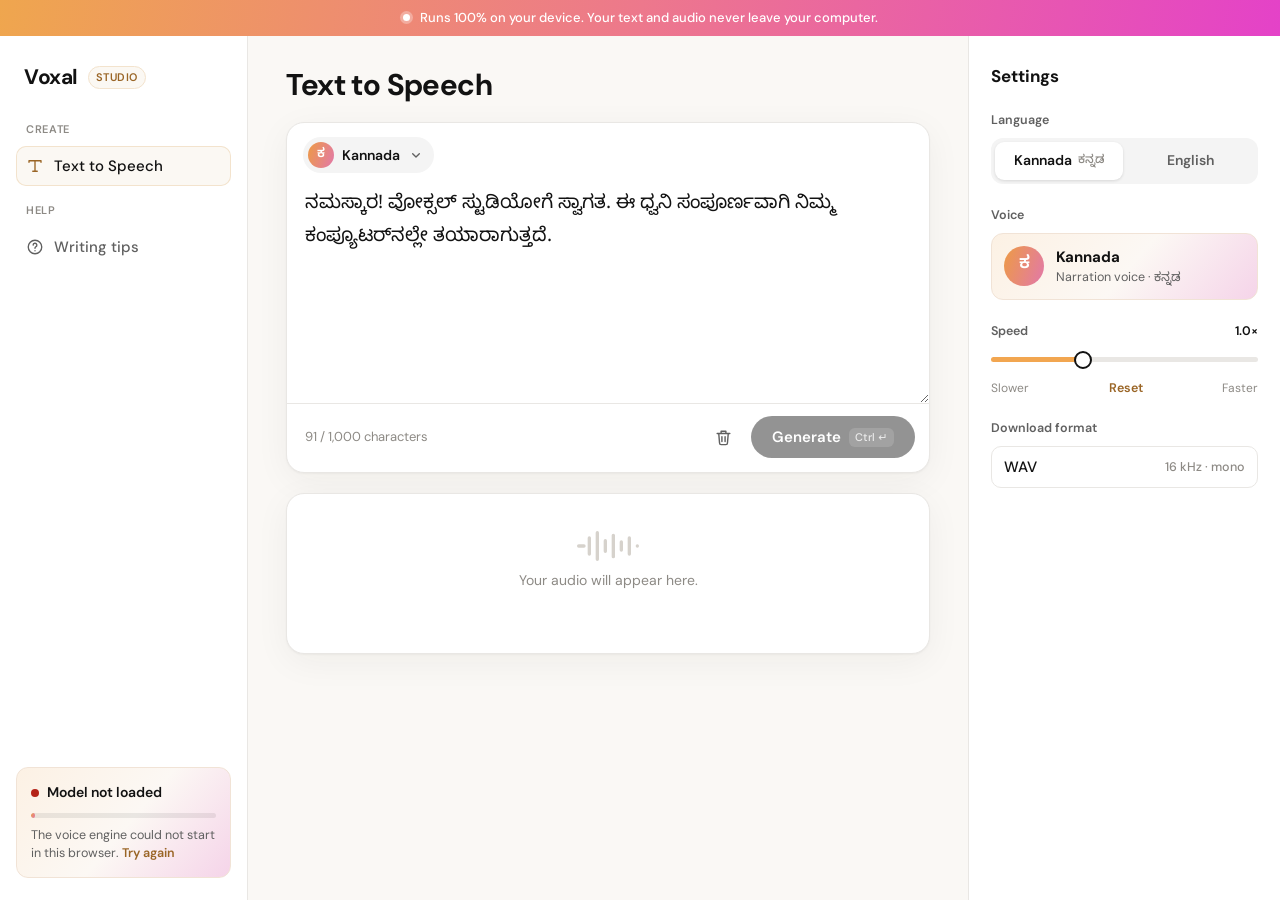
==== web/app/index.html @ fbf7e2ff "PiVo-KN: latest state before multilingual fork" ====
<!doctype html>
<html lang="en">
<head>
  <meta charset="utf-8">
  <meta name="viewport" content="width=device-width, initial-scale=1">
  <title>Voxal Studio · Kannada and English Text to Speech</title>
  <meta name="description" content="Type Kannada or English and hear it spoken. Voxal's voices run entirely on your own computer, in the browser.">
  <meta name="theme-color" content="#ffffff">
  <link rel="icon" href="favicon.svg?v=__VERSION__" type="image/svg+xml">
  <link rel="preconnect" href="https://fonts.googleapis.com">
  <link rel="preconnect" href="https://fonts.gstatic.com" crossorigin>
  <link rel="stylesheet" href="https://fonts.googleapis.com/css2?family=DM+Sans:opsz,wght@9..40,400;9..40,500;9..40,600;9..40,700&family=Noto+Sans+Kannada:wght@400;500;600&display=swap">
  <link rel="stylesheet" href="styles.css?v=__VERSION__">
  <link rel="modulepreload" href="main.js?v=__VERSION__">
  <script type="module" src="main.js?v=__VERSION__"></script>
</head>
<body>
  <div class="banner" role="note">
    <span class="banner-dot" aria-hidden="true"></span>
    Runs 100% on your device. Your text and audio never leave your computer.
  </div>

  <div class="app">
    <!-- ============================== sidebar -->
    <aside class="sidebar" aria-label="Main">
      <a class="brand" href="./" aria-label="Voxal Studio home">
        <span class="brand-name">Voxal</span>
        <span class="brand-tag">Studio</span>
      </a>

      <nav class="nav">
        <p class="nav-label">Create</p>
        <a class="nav-item active" href="./" aria-current="page">
          <svg viewBox="0 0 24 24" aria-hidden="true"><path d="M4 7V5h16v2M9 19h6M12 5v14"/></svg>
          Text to Speech
        </a>
        <p class="nav-label">Help</p>
        <button class="nav-item" type="button" data-open="help-dialog">
          <svg viewBox="0 0 24 24" aria-hidden="true"><circle cx="12" cy="12" r="9"/><path d="M9.5 9.5a2.5 2.5 0 1 1 3.5 2.3c-.7.3-1 .9-1 1.6v.4M12 17h.01"/></svg>
          Writing tips
        </button>
      </nav>

      <div class="device-card" id="device-card">
        <div class="device-row">
          <span class="status-dot" id="status-dot" aria-hidden="true"></span>
          <span class="device-title" id="status-title">Loading model…</span>
        </div>
        <div class="meter" aria-hidden="true"><div class="meter-fill" id="load-meter"></div></div>
        <p class="device-note" id="status-note">One-time download of about 9 MB. After that it opens instantly.</p>
      </div>
    </aside>

    <!-- ============================== main column -->
    <main class="main" id="main">
      <header class="page-head">
        <div>
          <h1>Text to Speech</h1>
        </div>
        <button class="icon-btn mobile-only" type="button" data-open="help-dialog" aria-label="Tips for best results">
          <svg viewBox="0 0 24 24" aria-hidden="true"><circle cx="12" cy="12" r="9"/><path d="M9.5 9.5a2.5 2.5 0 1 1 3.5 2.3c-.7.3-1 .9-1 1.6v.4M12 17h.01"/></svg>
        </button>
      </header>

      <section class="card editor" aria-label="Text">
        <div class="editor-top">
          <label class="speaker-chip">
            <span class="avatar" id="chip-avatar" aria-hidden="true">ಕ</span>
            <select id="voice-select" aria-label="Language">
              <option value="kn">Kannada</option>
              <option value="en">English</option>
            </select>
            <svg class="chev" viewBox="0 0 24 24" aria-hidden="true"><path d="M7 10l5 5 5-5"/></svg>
          </label>
        </div>

        <label class="sr-only" for="text">Text to read aloud</label>
        <textarea id="text" class="text-input kn" maxlength="1000" spellcheck="false" lang="kn"
          placeholder="ಇಲ್ಲಿ ಕನ್ನಡದಲ್ಲಿ ಬರೆಯಿರಿ… (Type or paste Kannada text here)"></textarea>
        <p class="lang-tip" id="lang-tip" hidden><span id="lang-tip-text"></span> <button type="button" class="link-btn" id="lang-tip-btn"></button></p>

        <div class="editor-foot">
          <span class="counter" id="counter" aria-live="polite">0 / 1,000 characters</span>
          <div class="foot-actions">
            <button class="icon-btn" type="button" id="clear-btn" aria-label="Clear text" title="Clear text">
              <svg viewBox="0 0 24 24" aria-hidden="true"><path d="M4 7h16M10 11v6M14 11v6M6 7l1 12a2 2 0 0 0 2 2h6a2 2 0 0 0 2-2l1-12M9 7V4h6v3"/></svg>
            </button>
            <button class="btn btn-primary" type="button" id="generate-btn">
              <span class="btn-spinner" aria-hidden="true"></span>
              <span id="generate-label">Generate</span>
              <kbd class="kbd" id="generate-kbd" aria-hidden="true">Ctrl ↵</kbd>
            </button>
          </div>
        </div>
      </section>

      <section class="card output" id="output" aria-label="Audio">
        <div class="output-empty" id="output-empty">
          <svg viewBox="0 0 48 24" aria-hidden="true"><path d="M2 12h4M10 6v12M16 2v20M22 8v8M28 4v16M34 9v6M40 6v12M46 12h0"/></svg>
          <p>Your audio will appear here.</p>
        </div>

        <div class="player" id="player" hidden>
          <button class="play-btn" type="button" id="play-btn" aria-label="Play">
            <svg class="i-play" viewBox="0 0 24 24" aria-hidden="true"><path d="M8 5.5v13l11-6.5z"/></svg>
            <svg class="i-pause" viewBox="0 0 24 24" aria-hidden="true"><path d="M7 5h3.5v14H7zM13.5 5H17v14h-3.5z"/></svg>
          </button>
          <div class="wave-wrap">
            <canvas class="wave" id="wave" role="slider" tabindex="0" aria-label="Seek" aria-valuemin="0" aria-valuemax="0" aria-valuenow="0" aria-valuetext="0:00"></canvas>
            <div class="times"><span id="time-now">0:00</span><span id="time-total">0:00</span></div>
          </div>
          <button class="btn btn-outline" type="button" id="download-btn" disabled>
            <svg viewBox="0 0 24 24" aria-hidden="true"><path d="M12 4v11M7 10l5 5 5-5M5 20h14"/></svg>
            <span>WAV</span>
          </button>
        </div>

        <p class="stats" id="stats" aria-live="polite"></p>
        <details class="read-as" id="read-as" hidden>
          <summary>How it was read</summary>
          <p class="kn" id="read-as-text"></p>
          <p class="note" id="read-as-note" hidden></p>
        </details>
        <p class="error" id="error" role="alert" hidden></p>
      </section>
    </main>

    <!-- ============================== settings panel -->
    <aside class="panel" aria-label="Settings">
      <h2 class="panel-title">Settings</h2>

      <fieldset class="field">
        <legend class="field-label">Language</legend>
        <div class="segmented">
          <label><input type="radio" name="lang" value="kn" checked><span>Kannada <span class="seg-native kn">ಕನ್ನಡ</span></span></label>
          <label><input type="radio" name="lang" value="en"><span>English</span></label>
        </div>
      </fieldset>

      <div class="field">
        <span class="field-label">Voice</span>
        <div class="voice-card">
          <span class="avatar avatar-lg" id="voice-avatar" aria-hidden="true">ಕ</span>
          <div>
            <p class="voice-name" id="voice-name">Kannada</p>
            <p class="voice-meta" id="voice-meta">Narration voice · ಕನ್ನಡ</p>
          </div>
        </div>
      </div>

      <div class="field">
        <label class="field-label" for="speed">Speed <output id="speed-out" for="speed">1.0×</output></label>
        <input type="range" id="speed" min="0.5" max="2" step="0.05" value="1">
        <div class="range-ends"><span>Slower</span><button type="button" class="link-btn" id="speed-reset">Reset</button><span>Faster</span></div>
      </div>

      <div class="field">
        <span class="field-label">Download format</span>
        <div class="value-box"><span>WAV</span><span class="muted-small">16 kHz · mono</span></div>
      </div>
    </aside>
  </div>

  <!-- ============================== dialogs -->
  <dialog class="dialog" id="help-dialog" aria-labelledby="help-title">
    <form method="dialog" class="dialog-close-row"><button class="icon-btn" aria-label="Close">
      <svg viewBox="0 0 24 24" aria-hidden="true"><path d="M6 6l12 12M18 6L6 18"/></svg></button></form>
    <h2 id="help-title">Tips for best results</h2>
    <ul class="tips">
      <li><strong>Choose the language.</strong> Pick Kannada or English above the text box or under Settings. Each language has its own voice.</li>
      <li><strong>Numbers are read for you.</strong> Dates, times, money, percent, phone numbers and units are spoken in formal Kannada: <span class="kn">₹1,250</span>, <span class="kn">10:30ಕ್ಕೆ</span>, <span class="kn">03-11-2026ರಂದು</span>, <span class="kn">72%</span>, <span class="kn">145 km</span>. In English they are read the Indian way: ₹1,25,000 becomes “one lakh twenty five thousand rupees”.</li>
      <li><strong>Punctuation shapes the rhythm.</strong> Full stops and commas add natural pauses. Long text is read sentence by sentence.</li>
      <li><strong>Mixing is fine.</strong> In Kannada, write English words in English letters, like <span class="kn">ನನ್ನ phone ಎಲ್ಲಿದೆ?</span> Indian names such as Bengaluru and Hubballi are read the Indian way in both languages.</li>
      <li><strong>Emoji and rare symbols are skipped.</strong> The “How it was read” box shows exactly what was spoken.</li>
      <li><strong>Up to 1,000 characters</strong> per generation. Audio starts playing while the rest is still being made.</li>
      <li><strong>Private by design.</strong> The model runs in your browser. Nothing you type is sent anywhere.</li>
    </ul>
    <p class="dialog-foot"><a href="licenses.txt" target="_blank" rel="noopener">Open-source licences</a></p>
  </dialog>

  <noscript><p class="noscript">Voxal Studio needs JavaScript to run the voice model in your browser.</p></noscript>
</body>
</html>
---- web/app/styles.css ----
/* Voxal Studio: colours and shapes follow voxal.co (ink #121212, accent #f2a650, warm gradients). */
:root {
  --bg: #faf8f5;
  --surface: #ffffff;
  --ink: #121212;
  --muted: #606060;
  --faint: #8d8a85;
  --border: #e9e7e4;
  --soft: #f4f4f4;
  --warm: #fbf8f3;
  --accent: #f2a650;
  --accent-ink: #9a6526;
  --danger: #b42318;
  --ok: #2f9e5b;
  --grad: linear-gradient(110deg, #ed9b44, #e278aa);
  --grad-soft: linear-gradient(130deg, #fcf1e4, #fcf8f4 52%, #f5d4e9);
  --grad-banner: linear-gradient(100deg, #efa64e, #ed788c 50%, #e442c8);
  --radius: 12px;
  --radius-lg: 18px;
  --shadow: 0 1px 2px rgba(38, 32, 23, .04), 0 8px 35px rgba(38, 32, 23, .05);
  --font: "Google Sans", "Google Sans Text", "DM Sans", "Noto Sans Kannada", system-ui, -apple-system, "Segoe UI", Arial, sans-serif;
  --font-kn: "Noto Sans Kannada", "Nirmala UI", "Kannada Sangam MN", "Tunga", "DM Sans", sans-serif;
  color-scheme: light;
}

*, *::before, *::after { box-sizing: border-box; }
html { -webkit-text-size-adjust: 100%; }
body {
  margin: 0;
  min-height: 100vh;
  background: var(--bg);
  color: var(--ink);
  font: 15px/1.5 var(--font);
  -webkit-font-smoothing: antialiased;
}
button, input, textarea { font: inherit; color: inherit; }
button { cursor: pointer; }
[hidden] { display: none !important; }
.kn { font-family: var(--font-kn); }
.sr-only { position: absolute; width: 1px; height: 1px; margin: -1px; overflow: hidden; clip: rect(0 0 0 0); white-space: nowrap; }
:focus-visible { outline: 2px solid var(--accent); outline-offset: 2px; }
svg { flex: none; }

/* ------------------------------------------------------------ banner */
.banner {
  display: flex; align-items: center; justify-content: center; gap: 10px;
  padding: 8px 16px;
  background: var(--grad-banner);
  color: #fff; font-size: 13px; font-weight: 500; text-align: center;
}
.banner-dot { width: 7px; height: 7px; border-radius: 50%; background: #fff; box-shadow: 0 0 0 3px rgba(255, 255, 255, .3); }

/* ------------------------------------------------------------ layout */
.app {
  display: grid;
  grid-template-columns: 248px minmax(0, 1fr) 312px;
  min-height: calc(100vh - 36px);
}
.sidebar {
  display: flex; flex-direction: column; gap: 24px;
  padding: 22px 16px;
  border-right: 1px solid var(--border);
  background: var(--surface);
  position: sticky; top: 0; height: calc(100vh - 36px);
}
.main { padding: 32px clamp(16px, 3vw, 40px) 48px; display: flex; flex-direction: column; gap: 20px; min-width: 0; }
.panel {
  padding: 28px 22px;
  border-left: 1px solid var(--border);
  background: var(--surface);
  display: flex; flex-direction: column; gap: 22px;
}

/* ------------------------------------------------------------ sidebar */
.brand { display: flex; align-items: center; gap: 10px; padding: 4px 8px; color: var(--ink); text-decoration: none; }
.brand-name { font-size: 21px; font-weight: 700; letter-spacing: -.02em; }
.brand-tag {
  font-size: 11px; font-weight: 600; letter-spacing: .04em; text-transform: uppercase;
  color: var(--accent-ink); background: var(--warm); border: 1px solid #f3e3cd;
  padding: 2px 7px; border-radius: 999px;
}
.nav { display: flex; flex-direction: column; gap: 2px; }
.nav-label { margin: 14px 10px 6px; font-size: 11px; font-weight: 600; letter-spacing: .06em; text-transform: uppercase; color: var(--faint); }
.nav-label:first-child { margin-top: 0; }
.nav-item {
  display: flex; align-items: center; gap: 10px;
  padding: 9px 10px; border: 0; border-radius: 10px; background: none;
  color: var(--muted); font-weight: 500; text-align: left; text-decoration: none;
}
.nav-item svg { width: 18px; height: 18px; fill: none; stroke: currentColor; stroke-width: 1.8; stroke-linecap: round; stroke-linejoin: round; }
.nav-item:hover { background: var(--soft); color: var(--ink); }
.nav-item.active { background: var(--warm); color: var(--ink); box-shadow: inset 0 0 0 1px #f3e3cd; }
.nav-item.active svg { stroke: var(--accent-ink); }

.device-card {
  margin-top: auto;
  padding: 14px; border-radius: var(--radius);
  background: var(--grad-soft); border: 1px solid #f1e3d6;
}
.device-row { display: flex; align-items: center; gap: 8px; }
.device-title { font-weight: 600; font-size: 14px; }
.device-note { margin: 8px 0 0; font-size: 12.5px; color: var(--muted); line-height: 1.45; }
.status-dot { width: 8px; height: 8px; border-radius: 50%; background: var(--accent); animation: pulse 1.4s ease-in-out infinite; }
.status-dot.ready { background: var(--ok); animation: none; }
.status-dot.failed { background: var(--danger); animation: none; }
.meter { height: 5px; margin-top: 10px; border-radius: 99px; background: rgba(18, 18, 18, .08); overflow: hidden; }
.meter-fill { height: 100%; width: 0; border-radius: inherit; background: var(--grad); transition: width .2s ease; }
.device-card.is-ready .meter { display: none; }
@keyframes pulse { 50% { opacity: .35; } }

/* ------------------------------------------------------------ page head */
.page-head { display: flex; align-items: flex-start; justify-content: space-between; gap: 16px; }
h1 { margin: 0; font-size: clamp(24px, 2.4vw, 30px); line-height: 1.15; letter-spacing: -.02em; font-weight: 700; }

/* ------------------------------------------------------------ cards */
.card { background: var(--surface); border: 1px solid var(--border); border-radius: var(--radius-lg); box-shadow: var(--shadow); }
.editor { display: flex; flex-direction: column; }
.editor-top { display: flex; align-items: center; justify-content: space-between; gap: 12px; flex-wrap: wrap; padding: 14px 16px 0; }
.speaker-chip {
  display: inline-flex; align-items: center; gap: 8px;
  padding: 5px 12px 5px 5px; border-radius: 999px;
  background: var(--soft); font-weight: 600; font-size: 14px;
}
.avatar {
  display: inline-grid; place-items: center;
  width: 26px; height: 26px; border-radius: 50%;
  background: var(--grad); color: #fff;
  font: 600 13px/1 var(--font-kn);
}
.avatar-lg { width: 40px; height: 40px; font-size: 18px; }
.avatar.is-latin { font-family: var(--font); font-size: 11px; letter-spacing: .02em; }
.avatar-lg.is-latin { font-size: 15px; }
.speaker-chip { position: relative; cursor: pointer; }
.speaker-chip:hover { background: #eeedeb; }
.speaker-chip:focus-within { box-shadow: 0 0 0 2px var(--accent); }
.speaker-chip select {
  -webkit-appearance: none; appearance: none; border: 0; background: transparent; outline: none;
  padding: 0 22px 0 0; margin: 0; font: inherit; font-weight: 600; color: var(--ink); cursor: pointer;
}
.speaker-chip .chev { position: absolute; right: 10px; width: 16px; height: 16px; fill: none; stroke: var(--muted); stroke-width: 2; stroke-linecap: round; stroke-linejoin: round; pointer-events: none; }
.lang-tip {
  margin: 0 16px 12px; padding: 8px 12px; border-radius: 10px;
  background: var(--warm); border: 1px solid #f3e3cd; color: var(--accent-ink); font-size: 13px;
}

.text-input {
  display: block; width: 100%; min-height: 230px; resize: vertical;
  padding: 16px 18px; border: 0; background: transparent;
  font-size: 19px; line-height: 1.75;
}
.text-input:focus { outline: none; }
.text-input::placeholder { color: #a9a6a1; }
.editor:focus-within { border-color: #e7c79f; box-shadow: var(--shadow), 0 0 0 4px rgba(242, 166, 80, .14); }

.editor-foot {
  display: flex; align-items: center; justify-content: space-between; gap: 12px;
  padding: 12px 14px 14px 18px; border-top: 1px solid var(--border);
}
.counter { font-size: 13px; color: var(--faint); font-variant-numeric: tabular-nums; }
.counter.near { color: var(--accent-ink); }
.foot-actions { display: flex; align-items: center; gap: 8px; }

/* ------------------------------------------------------------ buttons */
.btn {
  display: inline-flex; align-items: center; justify-content: center; gap: 8px;
  min-height: 42px; padding: 0 20px; border-radius: 999px; border: 1px solid transparent;
  font-weight: 600; font-size: 15px; white-space: nowrap;
  transition: transform .08s ease, background .15s, opacity .15s, box-shadow .15s;
}
.btn:active:not(:disabled) { transform: scale(.98); }
.btn:disabled { cursor: not-allowed; opacity: .45; }
.btn svg { width: 18px; height: 18px; fill: none; stroke: currentColor; stroke-width: 2; stroke-linecap: round; stroke-linejoin: round; }
.btn-primary { background: var(--ink); color: #fff; }
.btn-primary:hover:not(:disabled) { background: #2a2a2a; box-shadow: 0 6px 18px rgba(18, 18, 18, .18); }
.btn-primary.is-busy { background: #2a2a2a; }
.btn-outline { background: var(--surface); border-color: var(--border); color: var(--ink); }
.btn-outline:hover:not(:disabled) { border-color: #cfccc7; background: var(--soft); }
.kbd {
  font: 500 11px/1 var(--font); padding: 4px 6px; border-radius: 6px;
  background: rgba(255, 255, 255, .14); color: rgba(255, 255, 255, .8);
}
.btn-spinner { display: none; width: 16px; height: 16px; border-radius: 50%; border: 2px solid rgba(255, 255, 255, .3); border-top-color: #fff; animation: spin .8s linear infinite; }
.btn.is-busy .btn-spinner { display: inline-block; }
.btn.is-busy .kbd { display: none; }
@keyframes spin { to { transform: rotate(360deg); } }

.icon-btn {
  display: inline-grid; place-items: center;
  width: 40px; height: 40px; border-radius: 999px; border: 1px solid transparent; background: none; color: var(--muted);
}
.icon-btn:hover { background: var(--soft); color: var(--ink); }
.icon-btn svg { width: 19px; height: 19px; fill: none; stroke: currentColor; stroke-width: 1.8; stroke-linecap: round; stroke-linejoin: round; }
.link-btn { border: 0; background: none; padding: 0; color: var(--accent-ink); font-size: 12.5px; font-weight: 600; }
.link-btn:hover { text-decoration: underline; }

/* ------------------------------------------------------------ output / player */
.output { padding: 18px; display: flex; flex-direction: column; gap: 12px; }
.output-empty { display: flex; flex-direction: column; align-items: center; gap: 8px; padding: 18px 0 12px; color: var(--faint); }
.output-empty svg { width: 64px; height: 32px; fill: none; stroke: #d6d2cc; stroke-width: 2.5; stroke-linecap: round; }
.output-empty p { margin: 0; font-size: 14px; }

.player { display: flex; align-items: center; gap: 14px; }
.play-btn {
  display: grid; place-items: center; flex: none;
  width: 50px; height: 50px; border-radius: 50%; border: 0;
  background: var(--accent); color: var(--ink);
  box-shadow: 0 6px 16px rgba(242, 166, 80, .35);
  transition: transform .08s ease, background .15s;
}
.play-btn:hover { background: #f0993a; }
.play-btn:active { transform: scale(.96); }
.play-btn svg { width: 22px; height: 22px; fill: currentColor; }
.play-btn .i-pause, .play-btn.is-playing .i-play { display: none; }
.play-btn.is-playing .i-pause { display: block; }
.wave-wrap { flex: 1; min-width: 0; }
.wave { display: block; width: 100%; height: 56px; cursor: pointer; border-radius: 8px; touch-action: none; }
.times { display: flex; justify-content: space-between; margin-top: 2px; font-size: 12px; color: var(--faint); font-variant-numeric: tabular-nums; }

.stats { margin: 0; font-size: 13px; color: var(--muted); min-height: 1.5em; }
.stats strong { color: var(--ink); font-weight: 600; }
.read-as { border-top: 1px solid var(--border); padding-top: 10px; }
.read-as summary { cursor: pointer; font-size: 13px; font-weight: 600; color: var(--muted); }
.read-as summary:hover { color: var(--ink); }
.read-as p { margin: 8px 0 0; font-size: 15px; line-height: 1.7; color: var(--ink); white-space: pre-wrap; overflow-wrap: anywhere; }
.read-as .note { font-family: var(--font); font-size: 13px; color: var(--accent-ink); }
.error { margin: 0; padding: 10px 12px; border-radius: 10px; background: #fef3f2; color: var(--danger); font-size: 14px; }

/* ------------------------------------------------------------ settings panel */
.panel-title { margin: 0; font-size: 17px; font-weight: 700; }
.field { display: flex; flex-direction: column; gap: 8px; }
.field-label { display: flex; justify-content: space-between; align-items: baseline; font-size: 12.5px; font-weight: 600; color: var(--muted); }
.field-label output { color: var(--ink); font-variant-numeric: tabular-nums; }
fieldset.field { display: block; margin: 0; padding: 0; border: 0; min-width: 0; }
fieldset.field > legend { padding: 0; margin-bottom: 8px; }
fieldset.field .hint { margin-top: 8px; }
.segmented { display: grid; grid-template-columns: 1fr 1fr; gap: 4px; padding: 4px; border-radius: 12px; background: var(--soft); }
.segmented label { position: relative; cursor: pointer; }
.segmented input { position: absolute; opacity: 0; width: 1px; height: 1px; }
.segmented label > span {
  display: flex; align-items: center; justify-content: center; gap: 6px; min-height: 38px; padding: 0 10px;
  border-radius: 9px; font-weight: 600; font-size: 14px; color: var(--muted); transition: background .15s, color .15s, box-shadow .15s;
}
.segmented label:hover > span { color: var(--ink); }
.segmented input:checked + span { background: var(--surface); color: var(--ink); box-shadow: 0 1px 3px rgba(18, 18, 18, .12); }
.segmented input:focus-visible + span { outline: 2px solid var(--accent); outline-offset: 1px; }
.seg-native { font-size: 12px; font-weight: 500; color: var(--faint); }
.voice-card {
  display: flex; align-items: center; gap: 12px;
  padding: 12px; border-radius: var(--radius); background: var(--grad-soft); border: 1px solid #f1e3d6;
}
.voice-name { margin: 0; font-weight: 700; }
.voice-meta { margin: 0; font-size: 12.5px; color: var(--muted); }
.value-box {
  display: flex; align-items: center; justify-content: space-between; gap: 8px;
  min-height: 42px; padding: 0 12px; border: 1px solid var(--border); border-radius: 10px; font-weight: 500;
}
.pill { font: 600 12px/1.6 var(--font-kn); padding: 1px 9px; border-radius: 999px; background: var(--warm); color: var(--accent-ink); border: 1px solid #f3e3cd; }
.muted-small { font-size: 12.5px; color: var(--faint); }
.hint { margin: 0; font-size: 12.5px; color: var(--faint); }

input[type="range"] { -webkit-appearance: none; appearance: none; width: 100%; height: 22px; background: transparent; margin: 0; }
input[type="range"]::-webkit-slider-runnable-track { height: 5px; border-radius: 99px; background: linear-gradient(90deg, var(--accent) var(--fill, 33%), var(--border) var(--fill, 33%)); }
input[type="range"]::-moz-range-track { height: 5px; border-radius: 99px; background: var(--border); }
input[type="range"]::-moz-range-progress { height: 5px; border-radius: 99px; background: var(--accent); }
input[type="range"]::-webkit-slider-thumb { -webkit-appearance: none; width: 18px; height: 18px; margin-top: -6.5px; border-radius: 50%; background: #fff; border: 2px solid var(--ink); }
input[type="range"]::-moz-range-thumb { width: 14px; height: 14px; border-radius: 50%; background: #fff; border: 2px solid var(--ink); }
.range-ends { display: flex; justify-content: space-between; align-items: center; font-size: 12px; color: var(--faint); }

/* ------------------------------------------------------------ dialogs */
.dialog {
  width: min(560px, calc(100vw - 32px)); max-height: calc(100vh - 48px);
  padding: 22px 24px 24px; border: 1px solid var(--border); border-radius: var(--radius-lg);
  box-shadow: 0 24px 80px rgba(18, 18, 18, .18); color: var(--ink);
}
.dialog::backdrop { background: rgba(18, 18, 18, .35); }
.dialog h2 { margin: 0 0 12px; font-size: 20px; letter-spacing: -.01em; }
.dialog p { margin: 0 0 12px; color: var(--muted); }
.dialog-close-row { float: right; margin: -8px -10px 0 0; }
.tips { margin: 0; padding-left: 18px; display: flex; flex-direction: column; gap: 10px; color: var(--muted); }
.tips strong { color: var(--ink); }
.dialog-foot { margin: 16px 0 0 !important; font-size: 13px; }
.dialog a { color: var(--accent-ink); font-weight: 600; }
.noscript { padding: 24px; text-align: center; }

.mobile-only { display: none; }

/* ------------------------------------------------------------ responsive */
@media (max-width: 1180px) {
  .app { grid-template-columns: 220px minmax(0, 1fr); }
  .panel { grid-column: 2; border-left: 0; background: transparent; padding: 0 clamp(16px, 3vw, 40px) 48px; display: grid; grid-template-columns: repeat(auto-fill, minmax(220px, 1fr)); align-items: start; }
  .panel-title { grid-column: 1 / -1; }
}
@media (max-width: 820px) {
  .app { display: block; }
  .sidebar { position: static; height: auto; flex-direction: row; flex-wrap: wrap; align-items: center; gap: 10px; padding: 12px 16px; border-right: 0; border-bottom: 1px solid var(--border); }
  .nav { display: none; }
  .device-card { margin: 0 0 0 auto; padding: 6px 12px; border-radius: 999px; }
  .device-card .device-note, .device-card .meter { display: none; }
  .device-title { font-size: 12.5px; }
  .main { padding: 20px 16px 24px; }
  .panel { padding: 0 16px 40px; grid-template-columns: 1fr 1fr; }
  .mobile-only { display: inline-grid; }
  .text-input { min-height: 190px; font-size: 18px; }
  .kbd { display: none; }
}
@media (max-width: 520px) {
  .banner { font-size: 12px; }
  .brand-tag { display: none; }
  .panel { grid-template-columns: 1fr; }
  .editor-foot { flex-wrap: wrap; }
  .foot-actions { flex: 1; justify-content: flex-end; }
  .player { flex-wrap: wrap; }
  .wave-wrap { order: 3; flex-basis: 100%; }
  #download-btn { margin-left: auto; }
}
@media (prefers-reduced-motion: reduce) {
  *, *::before, *::after { animation: none !important; transition: none !important; }
}
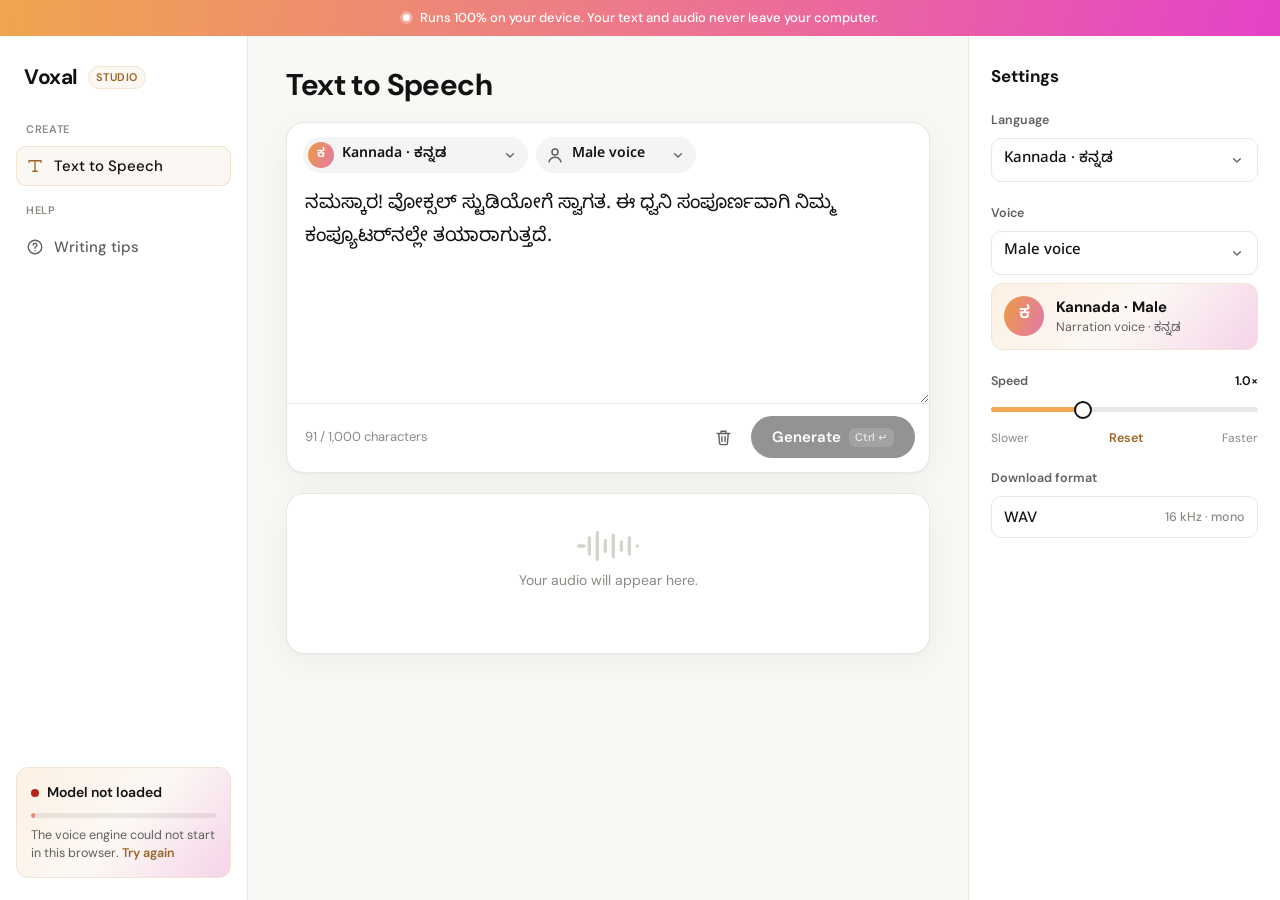
==== commit 9bfd43ad: "Multilingual v1: number reader, JS frontend, prep.py negative_duration fix, quantization tools, LIMM" ====
--- a/web/app/index.html
+++ b/web/app/index.html
@@ -3,13 +3,13 @@
 <head>
   <meta charset="utf-8">
   <meta name="viewport" content="width=device-width, initial-scale=1">
-  <title>Voxal Studio · Kannada and English Text to Speech</title>
-  <meta name="description" content="Type Kannada or English and hear it spoken. Voxal's voices run entirely on your own computer, in the browser.">
+  <title>Voxal Studio · Text to Speech in 12 Indian Languages</title>
+  <meta name="description" content="Type in Kannada, Hindi, Tamil, Telugu, Bengali, Marathi, Gujarati, Punjabi, Malayalam, Odia, Assamese or English and hear it spoken. Voxal's voices run entirely on your own computer, in the browser.">
   <meta name="theme-color" content="#ffffff">
   <link rel="icon" href="favicon.svg?v=__VERSION__" type="image/svg+xml">
   <link rel="preconnect" href="https://fonts.googleapis.com">
   <link rel="preconnect" href="https://fonts.gstatic.com" crossorigin>
-  <link rel="stylesheet" href="https://fonts.googleapis.com/css2?family=DM+Sans:opsz,wght@9..40,400;9..40,500;9..40,600;9..40,700&family=Noto+Sans+Kannada:wght@400;500;600&display=swap">
+  <link rel="stylesheet" href="https://fonts.googleapis.com/css2?family=DM+Sans:opsz,wght@9..40,400;9..40,500;9..40,600;9..40,700&family=Noto+Sans+Kannada:wght@400;500;600&family=Noto+Sans+Devanagari:wght@400;500;600&family=Noto+Sans+Bengali:wght@400;500;600&family=Noto+Sans+Tamil:wght@400;500;600&family=Noto+Sans+Telugu:wght@400;500;600&family=Noto+Sans+Gujarati:wght@400;500;600&family=Noto+Sans+Gurmukhi:wght@400;500;600&family=Noto+Sans+Malayalam:wght@400;500;600&family=Noto+Sans+Oriya:wght@400;500;600&display=swap">
   <link rel="stylesheet" href="styles.css?v=__VERSION__">
   <link rel="modulepreload" href="main.js?v=__VERSION__">
   <script type="module" src="main.js?v=__VERSION__"></script>
@@ -47,7 +47,7 @@
           <span class="device-title" id="status-title">Loading model…</span>
         </div>
         <div class="meter" aria-hidden="true"><div class="meter-fill" id="load-meter"></div></div>
-        <p class="device-note" id="status-note">One-time download of about 9 MB. After that it opens instantly.</p>
+        <p class="device-note" id="status-note">One-time download of about 10 MB. After that it opens instantly.</p>
       </div>
     </aside>
 
@@ -64,14 +64,31 @@
 
       <section class="card editor" aria-label="Text">
         <div class="editor-top">
-          <label class="speaker-chip">
-            <span class="avatar" id="chip-avatar" aria-hidden="true">ಕ</span>
-            <select id="voice-select" aria-label="Language">
-              <option value="kn">Kannada</option>
+          <div class="chips">
+            <label class="speaker-chip">
+              <span class="avatar" id="chip-avatar" aria-hidden="true">ಕ</span>
+              <select id="lang-chip" aria-label="Language">
+              <option value="kn">Kannada · ಕನ್ನಡ</option>
               <option value="en">English</option>
-            </select>
-            <svg class="chev" viewBox="0 0 24 24" aria-hidden="true"><path d="M7 10l5 5 5-5"/></svg>
-          </label>
+              <option value="as">Assamese · অসমীয়া</option>
+              <option value="bn">Bengali · বাংলা</option>
+              <option value="gu">Gujarati · ગુજરાતી</option>
+              <option value="hi">Hindi · हिन्दी</option>
+              <option value="ml">Malayalam · മലയാളം</option>
+              <option value="mr">Marathi · मराठी</option>
+              <option value="or">Odia · ଓଡ଼ିଆ</option>
+              <option value="pa">Punjabi · ਪੰਜਾਬੀ</option>
+              <option value="ta">Tamil · தமிழ்</option>
+              <option value="te">Telugu · తెలుగు</option>
+              </select>
+              <svg class="chev" viewBox="0 0 24 24" aria-hidden="true"><path d="M7 10l5 5 5-5"/></svg>
+            </label>
+            <label class="speaker-chip voice-chip">
+              <svg class="chip-icon" viewBox="0 0 24 24" aria-hidden="true"><circle cx="12" cy="8" r="4"/><path d="M4 21c1.5-4 4.5-6 8-6s6.5 2 8 6"/></svg>
+              <select id="voice-chip" aria-label="Voice"></select>
+              <svg class="chev" viewBox="0 0 24 24" aria-hidden="true"><path d="M7 10l5 5 5-5"/></svg>
+            </label>
+          </div>
         </div>
 
         <label class="sr-only" for="text">Text to read aloud</label>
@@ -129,16 +146,33 @@
     <aside class="panel" aria-label="Settings">
       <h2 class="panel-title">Settings</h2>
 
-      <fieldset class="field">
-        <legend class="field-label">Language</legend>
-        <div class="segmented">
-          <label><input type="radio" name="lang" value="kn" checked><span>Kannada <span class="seg-native kn">ಕನ್ನಡ</span></span></label>
-          <label><input type="radio" name="lang" value="en"><span>English</span></label>
-        </div>
-      </fieldset>
-
-      <div class="field">
-        <span class="field-label">Voice</span>
+      <div class="field">
+        <label class="field-label" for="lang-select">Language</label>
+        <div class="select-box kn">
+          <select id="lang-select">
+              <option value="kn">Kannada · ಕನ್ನಡ</option>
+              <option value="en">English</option>
+              <option value="as">Assamese · অসমীয়া</option>
+              <option value="bn">Bengali · বাংলা</option>
+              <option value="gu">Gujarati · ગુજરાતી</option>
+              <option value="hi">Hindi · हिन्दी</option>
+              <option value="ml">Malayalam · മലയാളം</option>
+              <option value="mr">Marathi · मराठी</option>
+              <option value="or">Odia · ଓଡ଼ିଆ</option>
+              <option value="pa">Punjabi · ਪੰਜਾਬੀ</option>
+              <option value="ta">Tamil · தமிழ்</option>
+              <option value="te">Telugu · తెలుగు</option>
+          </select>
+          <svg class="chev" viewBox="0 0 24 24" aria-hidden="true"><path d="M7 10l5 5 5-5"/></svg>
+        </div>
+      </div>
+
+      <div class="field">
+        <label class="field-label" for="voice-select">Voice</label>
+        <div class="select-box">
+          <select id="voice-select"></select>
+          <svg class="chev" viewBox="0 0 24 24" aria-hidden="true"><path d="M7 10l5 5 5-5"/></svg>
+        </div>
         <div class="voice-card">
           <span class="avatar avatar-lg" id="voice-avatar" aria-hidden="true">ಕ</span>
           <div>
@@ -167,10 +201,10 @@
       <svg viewBox="0 0 24 24" aria-hidden="true"><path d="M6 6l12 12M18 6L6 18"/></svg></button></form>
     <h2 id="help-title">Tips for best results</h2>
     <ul class="tips">
-      <li><strong>Choose the language.</strong> Pick Kannada or English above the text box or under Settings. Each language has its own voice.</li>
-      <li><strong>Numbers are read for you.</strong> Dates, times, money, percent, phone numbers and units are spoken in formal Kannada: <span class="kn">₹1,250</span>, <span class="kn">10:30ಕ್ಕೆ</span>, <span class="kn">03-11-2026ರಂದು</span>, <span class="kn">72%</span>, <span class="kn">145 km</span>. In English they are read the Indian way: ₹1,25,000 becomes “one lakh twenty five thousand rupees”.</li>
+      <li><strong>Choose the language and voice.</strong> Use the two drop-downs above the text box (or under Settings): 12 languages, each with a female and a male voice. Write in the language's own script.</li>
+      <li><strong>Numbers are read for you.</strong> In Kannada they are spoken in formal Kannada: <span class="kn">₹1,250</span>, <span class="kn">10:30ಕ್ಕೆ</span>, <span class="kn">03-11-2026ರಂದು</span>, <span class="kn">72%</span>. In English they are read the Indian way: ₹1,25,000 becomes “one lakh twenty five thousand rupees”. In the other languages numbers are read in English words for now; write them as words for the most natural result.</li>
       <li><strong>Punctuation shapes the rhythm.</strong> Full stops and commas add natural pauses. Long text is read sentence by sentence.</li>
-      <li><strong>Mixing is fine.</strong> In Kannada, write English words in English letters, like <span class="kn">ನನ್ನ phone ಎಲ್ಲಿದೆ?</span> Indian names such as Bengaluru and Hubballi are read the Indian way in both languages.</li>
+      <li><strong>Mixing is fine.</strong> Write English words in English letters, like <span class="kn">ನನ್ನ phone ಎಲ್ಲಿದೆ?</span> or <span class="kn">मेरा phone कहाँ है?</span> Words missing from the English dictionary are read by Indian spelling rules.</li>
       <li><strong>Emoji and rare symbols are skipped.</strong> The “How it was read” box shows exactly what was spoken.</li>
       <li><strong>Up to 1,000 characters</strong> per generation. Audio starts playing while the rest is still being made.</li>
       <li><strong>Private by design.</strong> The model runs in your browser. Nothing you type is sent anywhere.</li>
--- a/web/app/styles.css
+++ b/web/app/styles.css
@@ -19,7 +19,9 @@
   --radius-lg: 18px;
   --shadow: 0 1px 2px rgba(38, 32, 23, .04), 0 8px 35px rgba(38, 32, 23, .05);
   --font: "Google Sans", "Google Sans Text", "DM Sans", "Noto Sans Kannada", system-ui, -apple-system, "Segoe UI", Arial, sans-serif;
-  --font-kn: "Noto Sans Kannada", "Nirmala UI", "Kannada Sangam MN", "Tunga", "DM Sans", sans-serif;
+  --font-kn: "Noto Sans Kannada", "Noto Sans Devanagari", "Noto Sans Bengali", "Noto Sans Tamil", "Noto Sans Telugu",
+    "Noto Sans Gujarati", "Noto Sans Gurmukhi", "Noto Sans Malayalam", "Noto Sans Oriya", "Nirmala UI",
+    "Kannada Sangam MN", "Tunga", "DM Sans", sans-serif;
   color-scheme: light;
 }
 
@@ -137,6 +139,17 @@
   -webkit-appearance: none; appearance: none; border: 0; background: transparent; outline: none;
   padding: 0 22px 0 0; margin: 0; font: inherit; font-weight: 600; color: var(--ink); cursor: pointer;
 }
+.chips { display: flex; flex-wrap: wrap; gap: 8px; }
+.speaker-chip.voice-chip { padding-left: 10px; }
+.chip-icon { width: 18px; height: 18px; fill: none; stroke: var(--muted); stroke-width: 2; stroke-linecap: round; stroke-linejoin: round; }
+.select-box { position: relative; display: flex; align-items: center; border: 1px solid var(--border); border-radius: 10px; background: var(--surface); }
+.select-box:focus-within { box-shadow: 0 0 0 2px var(--accent); }
+.select-box select {
+  -webkit-appearance: none; appearance: none; width: 100%; min-height: 42px; padding: 0 36px 0 12px;
+  border: 0; border-radius: 10px; background: transparent; outline: none; font: inherit; font-weight: 500; color: var(--ink); cursor: pointer;
+}
+.select-box .chev { position: absolute; right: 12px; width: 16px; height: 16px; fill: none; stroke: var(--muted); stroke-width: 2; stroke-linecap: round; stroke-linejoin: round; pointer-events: none; }
+.speaker-chip select, .select-box select { font-family: var(--font-kn); }
 .speaker-chip .chev { position: absolute; right: 10px; width: 16px; height: 16px; fill: none; stroke: var(--muted); stroke-width: 2; stroke-linecap: round; stroke-linejoin: round; pointer-events: none; }
 .lang-tip {
   margin: 0 16px 12px; padding: 8px 12px; border-radius: 10px;
